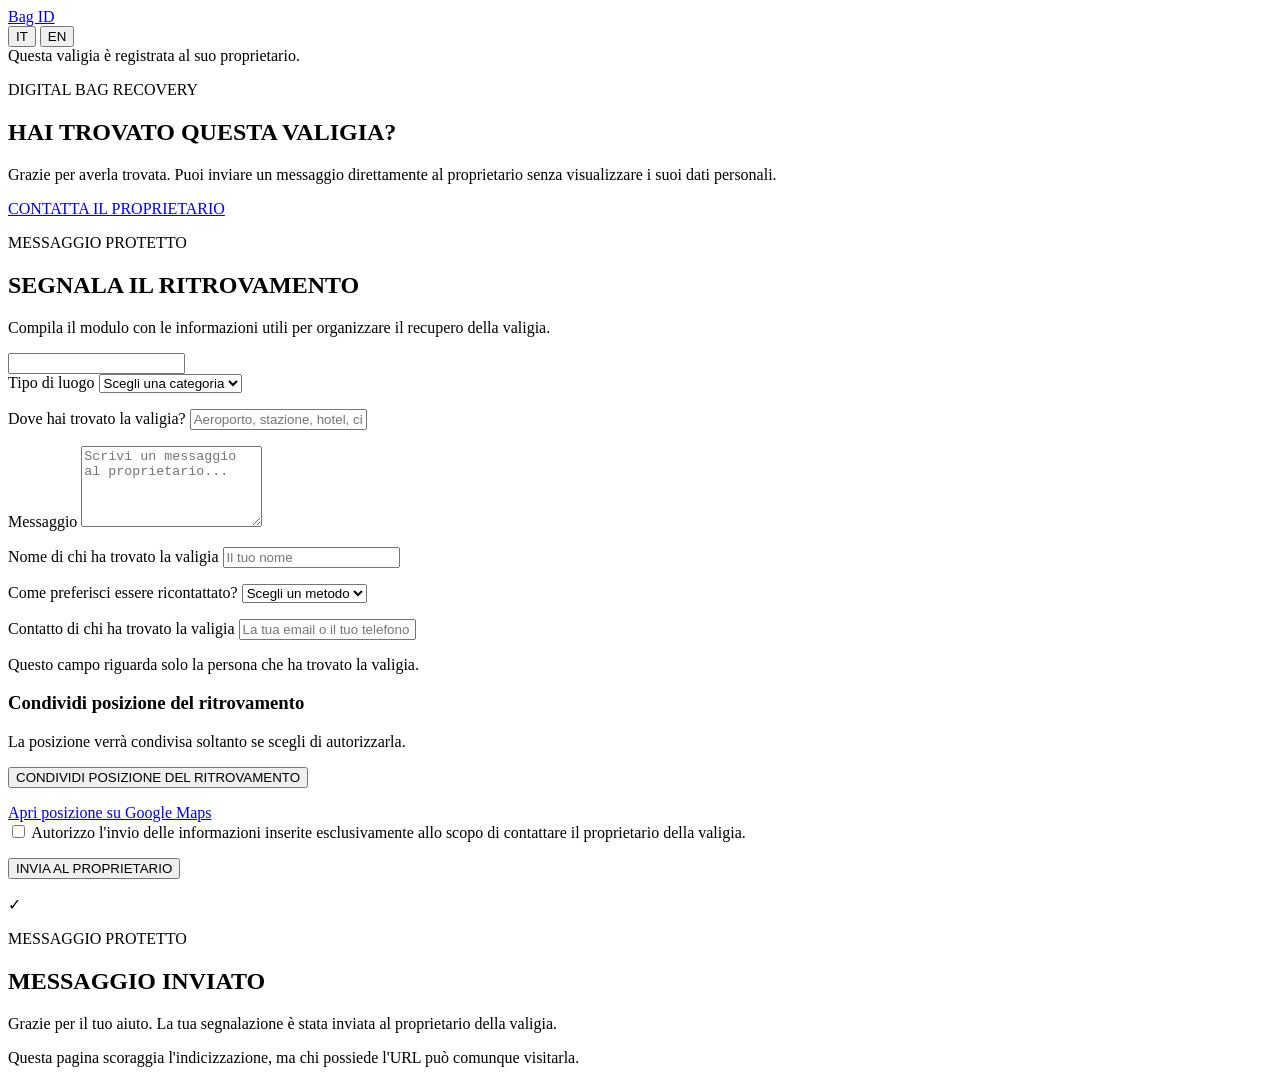
==== bag/index.html @ 4fbfbdd3 "Create index.html for bag contact page This HTML file serves as a private contact page for a registe" ====
<!doctype html>
<html lang="it">
  <head>
    <meta charset="utf-8">
    <meta name="viewport" content="width=device-width, initial-scale=1">
    <meta name="robots" content="noindex, nofollow, noarchive, nosnippet">
    <meta name="description" content="Pagina privata di contatto per una valigia registrata.">
    <meta name="theme-color" content="#111111">
    <title>Bag ID | Contatta il proprietario</title>
    <link rel="manifest" href="../manifest.json">
    <link rel="stylesheet" href="../assets/css/style.css">
  </head>
  <body data-page="home">
    <header class="topbar" aria-label="Navigazione">
      <a class="brand" href="#home" aria-label="Bag ID">
        <span class="suitcase-mark suitcase-mark-small" aria-hidden="true"></span>
        <span>Bag ID</span>
      </a>
      <nav class="topbar-actions" aria-label="Azioni rapide">
        <div class="language-switcher" role="group" aria-label="Seleziona lingua">
          <button class="lang-button is-active" type="button" data-lang="it" aria-pressed="true">IT</button>
          <button class="lang-button" type="button" data-lang="en" aria-pressed="false">EN</button>
        </div>
      </nav>
    </header>

    <main id="home">
      <section class="hero-section" aria-labelledby="hero-title">
        <div class="hero-panel">
          <div class="bag-status">
            <span class="status-dot" aria-hidden="true"></span>
            <span data-i18n="registered">Questa valigia è registrata al suo proprietario.</span>
          </div>

          <div class="hero-icon" aria-hidden="true">
            <span class="suitcase-mark suitcase-mark-large"></span>
          </div>

          <p class="eyebrow" data-i18n="serviceLabel">DIGITAL BAG RECOVERY</p>
          <h1 id="hero-title" data-i18n="heroTitle">HAI TROVATO QUESTA VALIGIA?</h1>
          <p class="hero-copy" data-i18n="heroCopy">
            Grazie per averla trovata. Puoi inviare un messaggio direttamente al proprietario senza visualizzare i suoi dati personali.
          </p>

          <a class="primary-button" href="#contact-section" data-i18n="contactOwner">CONTATTA IL PROPRIETARIO</a>
        </div>
      </section>

      <section class="form-section" id="contact-section" aria-labelledby="form-title">
        <div class="form-card">
          <div class="section-heading">
            <p class="eyebrow" data-i18n="secureFormLabel">MESSAGGIO PROTETTO</p>
            <h2 id="form-title" data-i18n="formTitle">SEGNALA IL RITROVAMENTO</h2>
            <p data-i18n="formIntro">Compila il modulo con le informazioni utili per organizzare il recupero della valigia.</p>
          </div>

          <form id="contact-form" novalidate>
            <input type="hidden" name="bag_id" id="bag-id-field">
            <input type="hidden" name="page_url" id="page-url-field">
            <input type="hidden" name="language" id="language-field" value="it">
            <input type="hidden" name="found_latitude" id="latitude-field">
            <input type="hidden" name="found_longitude" id="longitude-field">
            <input type="hidden" name="google_maps_link" id="maps-link-field">
            <input class="hidden-field" type="text" name="_gotcha" tabindex="-1" autocomplete="off">

            <div class="field-grid">
              <div class="field-group">
                <label for="place-type" data-i18n="placeTypeLabel">Tipo di luogo</label>
                <select id="place-type" name="found_place_type" required>
                  <option value="" data-i18n="placeTypePlaceholder">Scegli una categoria</option>
                  <option value="airport" data-i18n="placeAirport">Aeroporto</option>
                  <option value="station" data-i18n="placeStation">Stazione</option>
                  <option value="hotel" data-i18n="placeHotel">Hotel</option>
                  <option value="transport" data-i18n="placeTransport">Treno, bus o taxi</option>
                  <option value="city" data-i18n="placeCity">Città o strada</option>
                  <option value="other" data-i18n="placeOther">Altro</option>
                </select>
                <p class="field-error" data-error-for="place-type"></p>
              </div>

              <div class="field-group">
                <label for="found-location" data-i18n="locationLabel">Dove hai trovato la valigia?</label>
                <input id="found-location" name="found_location" type="text" required autocomplete="street-address" data-i18n-placeholder="locationPlaceholder" placeholder="Aeroporto, stazione, hotel, città...">
                <p class="field-error" data-error-for="found-location"></p>
              </div>
            </div>

            <div class="field-group">
              <label for="message" data-i18n="messageLabel">Messaggio</label>
              <textarea id="message" name="message" rows="5" required data-i18n-placeholder="messagePlaceholder" placeholder="Scrivi un messaggio al proprietario..."></textarea>
              <p class="field-error" data-error-for="message"></p>
            </div>

            <div class="field-grid">
              <div class="field-group">
                <label for="finder-name" data-i18n="finderNameLabel">Nome di chi ha trovato la valigia</label>
                <input id="finder-name" name="finder_name" type="text" required autocomplete="off" data-i18n-placeholder="finderNamePlaceholder" placeholder="Il tuo nome">
                <p class="field-error" data-error-for="finder-name"></p>
              </div>

              <div class="field-group">
                <label for="contact-method" data-i18n="contactMethodLabel">Come preferisci essere ricontattato?</label>
                <select id="contact-method" name="finder_contact_method" required>
                  <option value="" data-i18n="contactMethodPlaceholder">Scegli un metodo</option>
                  <option value="email" data-i18n="contactEmail">Email</option>
                  <option value="phone" data-i18n="contactPhone">Telefono</option>
                  <option value="whatsapp" data-i18n="contactWhatsapp">WhatsApp</option>
                </select>
                <p class="field-error" data-error-for="contact-method"></p>
              </div>
            </div>

            <div class="field-group">
                <label for="finder-contact" data-i18n="finderContactLabel">Contatto di chi ha trovato la valigia</label>
                <input id="finder-contact" name="finder_contact" type="text" required autocomplete="off" data-i18n-placeholder="finderContactPlaceholder" placeholder="La tua email o il tuo telefono">
                <p class="field-hint" data-i18n="finderContactHint">Questo campo riguarda solo la persona che ha trovato la valigia.</p>
                <p class="field-error" data-error-for="finder-contact"></p>
            </div>

            <div class="location-box">
              <div>
                <h3 data-i18n="shareLocationTitle">Condividi posizione del ritrovamento</h3>
                <p data-i18n="shareLocationText">La posizione verrà condivisa soltanto se scegli di autorizzarla.</p>
              </div>
              <button class="secondary-button" type="button" id="location-button" data-i18n="shareLocationButton">CONDIVIDI POSIZIONE DEL RITROVAMENTO</button>
              <p class="location-status" id="location-status" role="status" aria-live="polite"></p>
              <p class="coordinates-preview is-hidden" id="coordinates-preview"></p>
              <a class="maps-preview is-hidden" id="maps-preview" href="#" target="_blank" rel="noopener" data-i18n="openMaps">Apri posizione su Google Maps</a>
            </div>

            <label class="privacy-check">
              <input type="checkbox" id="privacy-consent" name="privacy_consent" value="yes" required>
              <span data-i18n="privacyConsent">Autorizzo l'invio delle informazioni inserite esclusivamente allo scopo di contattare il proprietario della valigia.</span>
            </label>
            <p class="field-error" data-error-for="privacy-consent"></p>

            <div class="form-actions">
              <button class="primary-button" type="submit" id="submit-button" data-i18n="submitButton">INVIA AL PROPRIETARIO</button>
              <p class="form-status" id="form-status" role="status" aria-live="polite"></p>
            </div>
          </form>
        </div>
      </section>

      <section class="success-section is-hidden" id="success-screen" aria-live="polite">
        <div class="success-card">
          <div class="success-symbol" aria-hidden="true">✓</div>
          <p class="eyebrow" data-i18n="secureFormLabel">MESSAGGIO PROTETTO</p>
          <h2 data-i18n="successTitle">MESSAGGIO INVIATO</h2>
          <p data-i18n="successText">Grazie per il tuo aiuto. La tua segnalazione è stata inviata al proprietario della valigia.</p>
        </div>
      </section>
    </main>

    <footer class="site-footer">
      <p data-i18n="footerText">Questa pagina scoraggia l'indicizzazione, ma chi possiede l'URL può comunque visitarla.</p>
    </footer>

    <script src="../assets/js/config.js"></script>
    <script src="../assets/js/app.js"></script>
  </body>
</html>
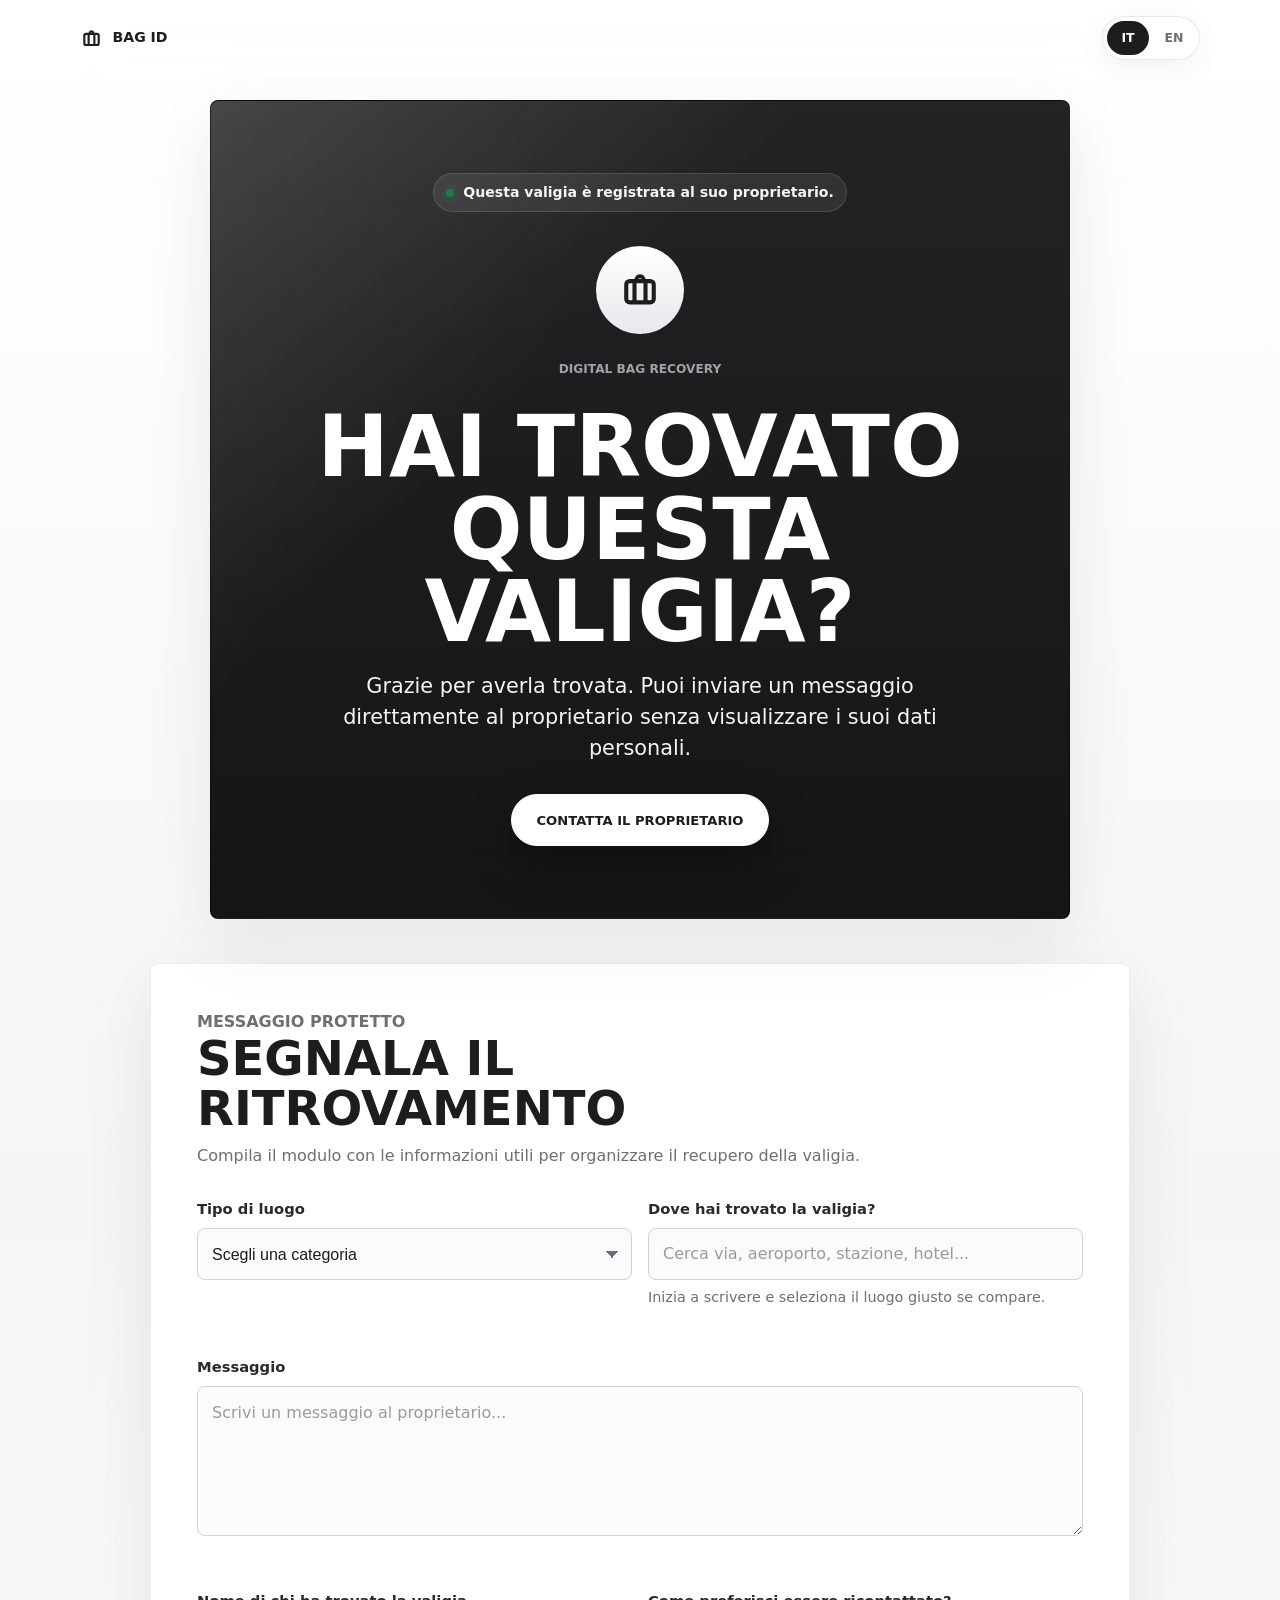
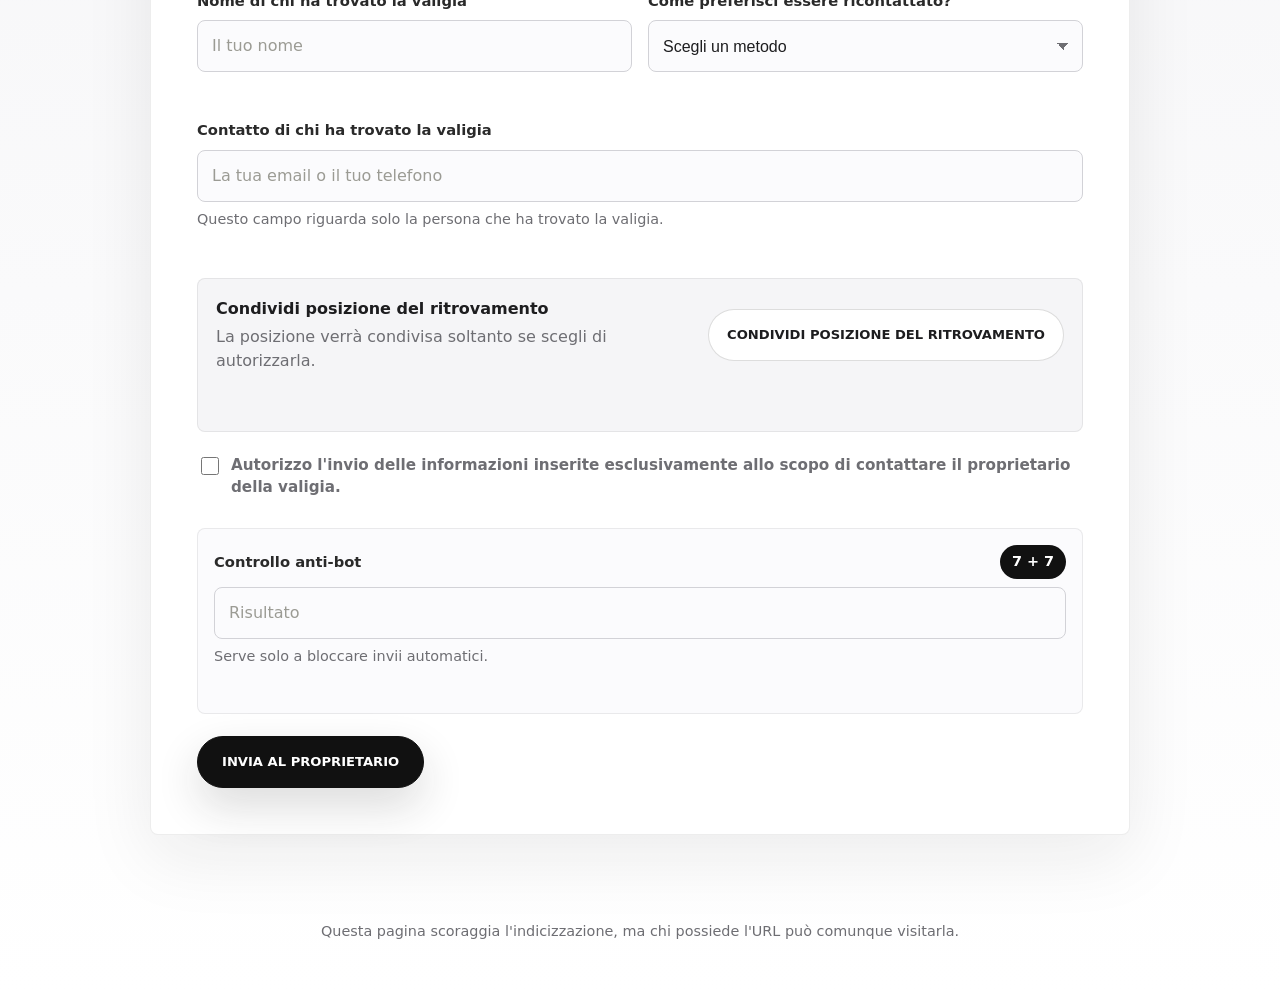
==== commit c8860723: "Add address search and anti-bot fields to QR page Added anti-bot fields and improved location input " ====
--- a/bag/index.html
+++ b/bag/index.html
@@ -8,6 +8,7 @@
     <meta name="theme-color" content="#111111">
     <title>Bag ID | Contatta il proprietario</title>
     <link rel="manifest" href="../manifest.json">
+    <link rel="apple-touch-icon" href="../assets/icons/icon-192.png">
     <link rel="stylesheet" href="../assets/css/style.css">
   </head>
   <body data-page="home">
@@ -61,6 +62,8 @@
             <input type="hidden" name="found_latitude" id="latitude-field">
             <input type="hidden" name="found_longitude" id="longitude-field">
             <input type="hidden" name="google_maps_link" id="maps-link-field">
+            <input type="hidden" name="bot_a" id="bot-a-field">
+            <input type="hidden" name="bot_b" id="bot-b-field">
             <input class="hidden-field" type="text" name="_gotcha" tabindex="-1" autocomplete="off">
 
             <div class="field-grid">
@@ -80,7 +83,9 @@
 
               <div class="field-group">
                 <label for="found-location" data-i18n="locationLabel">Dove hai trovato la valigia?</label>
-                <input id="found-location" name="found_location" type="text" required autocomplete="street-address" data-i18n-placeholder="locationPlaceholder" placeholder="Aeroporto, stazione, hotel, città...">
+                <input id="found-location" name="found_location" type="text" required autocomplete="street-address" data-i18n-placeholder="locationPlaceholder" placeholder="Aeroporto, stazione, hotel, città..." aria-autocomplete="list" aria-expanded="false" aria-controls="address-suggestions">
+                <div class="address-suggestions is-hidden" id="address-suggestions" role="listbox" aria-label="Suggerimenti luogo"></div>
+                <p class="field-hint" id="address-search-status" data-i18n="addressSearchHint">Inizia a scrivere e seleziona il luogo giusto se compare.</p>
                 <p class="field-error" data-error-for="found-location"></p>
               </div>
             </div>
@@ -126,6 +131,9 @@
               <p class="location-status" id="location-status" role="status" aria-live="polite"></p>
               <p class="coordinates-preview is-hidden" id="coordinates-preview"></p>
               <a class="maps-preview is-hidden" id="maps-preview" href="#" target="_blank" rel="noopener" data-i18n="openMaps">Apri posizione su Google Maps</a>
+              <div class="found-map is-hidden" id="found-map" aria-label="Mappa del luogo selezionato">
+                <iframe id="found-map-frame" title="Mappa del luogo selezionato" loading="lazy" referrerpolicy="no-referrer-when-downgrade"></iframe>
+              </div>
             </div>
 
             <label class="privacy-check">
@@ -133,6 +141,16 @@
               <span data-i18n="privacyConsent">Autorizzo l'invio delle informazioni inserite esclusivamente allo scopo di contattare il proprietario della valigia.</span>
             </label>
             <p class="field-error" data-error-for="privacy-consent"></p>
+
+            <div class="field-group anti-bot-box">
+              <label for="bot-answer">
+                <span data-i18n="antiBotLabel">Controllo anti-bot</span>
+                <strong id="bot-question">0 + 0</strong>
+              </label>
+              <input id="bot-answer" name="bot_answer" type="text" required inputmode="numeric" autocomplete="off" data-i18n-placeholder="antiBotPlaceholder" placeholder="Risultato">
+              <p class="field-hint" data-i18n="antiBotHint">Serve solo a bloccare invii automatici.</p>
+              <p class="field-error" data-error-for="bot-answer"></p>
+            </div>
 
             <div class="form-actions">
               <button class="primary-button" type="submit" id="submit-button" data-i18n="submitButton">INVIA AL PROPRIETARIO</button>
--- a/assets/css/style.css
+++ b/assets/css/style.css
@@ -0,0 +1,1240 @@
+:root {
+  --tag-width: 85mm;
+  --tag-height: 54mm;
+  --bg: #f5f5f7;
+  --ink: #1d1d1f;
+  --muted: #6e6e73;
+  --line: #d2d2d7;
+  --panel: rgba(255, 255, 255, 0.92);
+  --panel-strong: #ffffff;
+  --accent: #0071e3;
+  --accent-dark: #0057b8;
+  --success: #1f7a4d;
+  --error: #b42318;
+  --radius: 8px;
+  --shadow: 0 22px 70px rgba(29, 29, 31, 0.08);
+  color-scheme: light;
+}
+
+* {
+  box-sizing: border-box;
+}
+
+html {
+  min-height: 100%;
+  scroll-behavior: smooth;
+}
+
+body {
+  min-height: 100%;
+  margin: 0;
+  background: linear-gradient(180deg, #ffffff 0%, var(--bg) 46%, #ffffff 100%);
+  color: var(--ink);
+  font-family: Inter, ui-sans-serif, system-ui, -apple-system, BlinkMacSystemFont, "Segoe UI", sans-serif;
+  line-height: 1.5;
+  letter-spacing: 0;
+}
+
+button,
+input,
+textarea {
+  font: inherit;
+}
+
+a {
+  color: inherit;
+}
+
+.topbar {
+  position: sticky;
+  top: 0;
+  z-index: 20;
+  display: flex;
+  align-items: center;
+  justify-content: space-between;
+  gap: 16px;
+  width: min(1120px, calc(100% - 32px));
+  margin: 0 auto;
+  padding: 16px 0;
+  backdrop-filter: blur(18px);
+}
+
+.brand {
+  display: inline-flex;
+  align-items: center;
+  gap: 10px;
+  min-height: 40px;
+  white-space: nowrap;
+  color: var(--ink);
+  font-size: 0.88rem;
+  font-weight: 750;
+  text-decoration: none;
+  text-transform: uppercase;
+}
+
+.topbar-actions {
+  display: flex;
+  align-items: center;
+  gap: 10px;
+}
+
+.language-switcher {
+  display: inline-flex;
+  gap: 4px;
+  padding: 4px;
+  border: 1px solid rgba(29, 29, 31, 0.1);
+  border-radius: 999px;
+  background: rgba(255, 255, 255, 0.72);
+  box-shadow: 0 8px 30px rgba(29, 29, 31, 0.05);
+}
+
+.lang-button {
+  min-width: 42px;
+  min-height: 34px;
+  border: 0;
+  border-radius: 999px;
+  background: transparent;
+  color: var(--muted);
+  cursor: pointer;
+  font-size: 0.78rem;
+  font-weight: 800;
+}
+
+.lang-button.is-active {
+  background: var(--ink);
+  color: #ffffff;
+}
+
+.suitcase-mark {
+  display: inline-block;
+  flex: 0 0 auto;
+  background: currentColor;
+  mask: url("../icons/suitcase.svg") center / contain no-repeat;
+  -webkit-mask: url("../icons/suitcase.svg") center / contain no-repeat;
+}
+
+.suitcase-mark-small {
+  width: 23px;
+  height: 23px;
+}
+
+.hero-section {
+  display: grid;
+  min-height: min(820px, calc(100vh - 72px));
+  padding: 24px 16px 34px;
+  place-items: center;
+}
+
+.hero-panel,
+.form-card,
+.success-card,
+.info-card,
+.not-found-card {
+  border: 1px solid rgba(29, 29, 31, 0.08);
+  border-radius: var(--radius);
+  background: var(--panel);
+  box-shadow: var(--shadow);
+}
+
+.hero-panel {
+  position: relative;
+  overflow: hidden;
+  width: min(860px, 100%);
+  padding: clamp(28px, 7vw, 72px);
+  background: linear-gradient(180deg, #232326 0%, #09090a 100%);
+  color: #ffffff;
+  text-align: center;
+}
+
+.hero-panel::before {
+  position: absolute;
+  inset: 0;
+  background:
+    linear-gradient(135deg, rgba(255, 255, 255, 0.16), transparent 36%),
+    linear-gradient(180deg, transparent 0%, rgba(255, 255, 255, 0.05) 100%);
+  content: "";
+  pointer-events: none;
+}
+
+.hero-panel > * {
+  position: relative;
+}
+
+.bag-status {
+  display: inline-flex;
+  align-items: center;
+  gap: 9px;
+  padding: 8px 12px;
+  border: 1px solid rgba(255, 255, 255, 0.12);
+  border-radius: 999px;
+  background: rgba(255, 255, 255, 0.08);
+  color: #f5f5f7;
+  font-size: 0.88rem;
+  font-weight: 650;
+}
+
+.status-dot {
+  width: 8px;
+  height: 8px;
+  border-radius: 999px;
+  background: var(--success);
+  box-shadow: 0 0 0 5px rgba(31, 122, 77, 0.12);
+}
+
+.hero-icon {
+  display: grid;
+  width: 88px;
+  height: 88px;
+  margin: 34px auto 26px;
+  border: 1px solid rgba(255, 255, 255, 0.18);
+  border-radius: 50%;
+  background: linear-gradient(180deg, #ffffff, #e8e8ed);
+  color: var(--ink);
+  place-items: center;
+}
+
+.suitcase-mark-large {
+  width: 44px;
+  height: 44px;
+}
+
+.eyebrow {
+  margin: 0 0 8px;
+  color: var(--accent-dark);
+  font-size: 0.76rem;
+  font-weight: 850;
+  text-transform: uppercase;
+}
+
+.bag-id {
+  margin: 0;
+  font-size: clamp(2.5rem, 14vw, 6.5rem);
+  font-weight: 860;
+  line-height: 0.95;
+}
+
+.hero-panel .eyebrow {
+  color: #a1a1a6;
+}
+
+.hero-panel h1,
+.not-found-card h1 {
+  max-width: 11ch;
+  margin: 28px auto 18px;
+  font-size: clamp(2.1rem, 8vw, 5.35rem);
+  font-weight: 880;
+  line-height: 0.96;
+}
+
+.hero-copy,
+.not-found-card p {
+  max-width: 620px;
+  margin: 0 auto 30px;
+  color: var(--muted);
+  font-size: clamp(1.02rem, 2.4vw, 1.3rem);
+}
+
+.hero-panel .hero-copy {
+  color: #f5f5f7;
+}
+
+.primary-button,
+.secondary-button {
+  display: inline-flex;
+  align-items: center;
+  justify-content: center;
+  min-height: 52px;
+  border-radius: 999px;
+  cursor: pointer;
+  font-size: 0.82rem;
+  font-weight: 850;
+  text-decoration: none;
+  transition: transform 180ms ease, box-shadow 180ms ease, background 180ms ease;
+}
+
+.primary-button {
+  border: 1px solid #111111;
+  background: #111111;
+  color: #ffffff;
+  padding: 0 24px;
+  box-shadow: 0 18px 44px rgba(29, 29, 31, 0.16);
+}
+
+.hero-panel .primary-button {
+  border-color: #ffffff;
+  background: #ffffff;
+  color: var(--ink);
+  box-shadow: 0 18px 44px rgba(0, 0, 0, 0.35);
+}
+
+.secondary-button {
+  border: 1px solid rgba(17, 17, 17, 0.14);
+  background: #ffffff;
+  color: var(--ink);
+  padding: 0 18px;
+}
+
+.primary-button:hover,
+.secondary-button:hover {
+  transform: translateY(-1px);
+}
+
+.primary-button:focus-visible,
+.secondary-button:focus-visible,
+.lang-button:focus-visible,
+input:focus-visible,
+select:focus-visible,
+textarea:focus-visible {
+  outline: 3px solid rgba(0, 113, 227, 0.32);
+  outline-offset: 3px;
+}
+
+.primary-button:disabled,
+.secondary-button:disabled {
+  cursor: not-allowed;
+  opacity: 0.62;
+  transform: none;
+}
+
+.trust-section {
+  display: grid;
+  grid-template-columns: repeat(3, minmax(0, 1fr));
+  gap: 14px;
+  width: min(1120px, calc(100% - 32px));
+  margin: 0 auto;
+  padding: 16px 0 42px;
+}
+
+.info-card {
+  padding: 22px;
+  background: rgba(255, 255, 255, 0.7);
+}
+
+.info-mark {
+  display: inline-flex;
+  align-items: center;
+  justify-content: center;
+  width: 34px;
+  height: 34px;
+  margin-bottom: 22px;
+  border-radius: 50%;
+  background: #111111;
+  color: #ffffff;
+  font-size: 0.74rem;
+  font-weight: 850;
+}
+
+.info-card h2 {
+  margin: 0 0 8px;
+  font-size: 1.05rem;
+}
+
+.info-card p,
+.section-heading p,
+.location-box p,
+.privacy-check,
+.site-footer {
+  color: var(--muted);
+}
+
+.info-card p {
+  margin: 0;
+}
+
+.form-section {
+  width: min(980px, calc(100% - 32px));
+  margin: 0 auto;
+  padding: 10px 0 72px;
+  scroll-margin-top: 92px;
+}
+
+.form-card {
+  padding: clamp(24px, 5vw, 46px);
+  background: var(--panel-strong);
+}
+
+.section-heading {
+  max-width: 680px;
+  margin-bottom: 30px;
+}
+
+.section-heading h2 {
+  margin: 0 0 10px;
+  font-size: clamp(1.7rem, 5vw, 3rem);
+  line-height: 1.04;
+}
+
+.section-heading p {
+  margin: 0;
+  font-size: 1rem;
+}
+
+.field-group {
+  margin-bottom: 18px;
+}
+
+.field-grid {
+  display: grid;
+  grid-template-columns: repeat(2, minmax(0, 1fr));
+  gap: 16px;
+}
+
+label {
+  display: block;
+  margin-bottom: 8px;
+  color: #2a2a2a;
+  font-size: 0.92rem;
+  font-weight: 750;
+}
+
+input,
+select,
+textarea {
+  width: 100%;
+  border: 1px solid var(--line);
+  border-radius: var(--radius);
+  background: #fbfbfd;
+  color: var(--ink);
+  font-size: 1rem;
+}
+
+input {
+  min-height: 52px;
+  padding: 0 14px;
+}
+
+select {
+  min-height: 52px;
+  padding: 0 42px 0 14px;
+  appearance: none;
+  background:
+    linear-gradient(45deg, transparent 50%, #6e6e73 50%) right 18px center / 7px 7px no-repeat,
+    linear-gradient(135deg, #6e6e73 50%, transparent 50%) right 13px center / 7px 7px no-repeat,
+    #fbfbfd;
+  cursor: pointer;
+}
+
+textarea {
+  min-height: 138px;
+  padding: 14px;
+  resize: vertical;
+}
+
+input::placeholder,
+textarea::placeholder {
+  color: #9b9b94;
+}
+
+.field-error,
+.field-hint,
+.form-status,
+.location-status,
+.coordinates-preview {
+  min-height: 22px;
+  margin: 7px 0 0;
+  font-size: 0.9rem;
+}
+
+.field-hint {
+  color: var(--muted);
+}
+
+.address-suggestions {
+  display: grid;
+  gap: 8px;
+  margin-top: 10px;
+}
+
+.address-suggestions button {
+  width: 100%;
+  border: 1px solid rgba(29, 29, 31, 0.1);
+  border-radius: var(--radius);
+  background: #ffffff;
+  color: var(--ink);
+  cursor: pointer;
+  padding: 12px 14px;
+  text-align: left;
+}
+
+.address-suggestions button:hover,
+.address-suggestions button:focus-visible {
+  border-color: rgba(0, 113, 227, 0.38);
+  background: #f3f8ff;
+  outline: none;
+}
+
+.address-suggestions strong,
+.address-suggestions span {
+  display: block;
+  overflow-wrap: anywhere;
+}
+
+.address-suggestions strong {
+  font-size: 0.95rem;
+}
+
+.address-suggestions span {
+  margin-top: 3px;
+  color: var(--muted);
+  font-size: 0.84rem;
+}
+
+.anti-bot-box {
+  border: 1px solid rgba(29, 29, 31, 0.08);
+  border-radius: var(--radius);
+  background: #fbfbfd;
+  padding: 16px;
+}
+
+.anti-bot-box label {
+  display: flex;
+  align-items: center;
+  justify-content: space-between;
+  gap: 12px;
+}
+
+.anti-bot-box strong {
+  display: inline-flex;
+  min-height: 34px;
+  align-items: center;
+  border-radius: 999px;
+  background: #111111;
+  color: #ffffff;
+  padding: 0 12px;
+  font-size: 0.9rem;
+}
+
+.field-error,
+.is-error {
+  color: var(--error);
+}
+
+.is-success {
+  color: var(--success);
+}
+
+.location-status a {
+  color: var(--accent-dark);
+  font-weight: 800;
+}
+
+.maps-preview {
+  grid-column: 1 / -1;
+  display: inline-flex;
+  width: fit-content;
+  min-height: 38px;
+  align-items: center;
+  justify-content: center;
+  border-radius: 999px;
+  color: var(--accent-dark);
+  font-size: 0.92rem;
+  font-weight: 800;
+  text-decoration: none;
+}
+
+.coordinates-preview {
+  grid-column: 1 / -1;
+  color: var(--ink);
+  font-weight: 750;
+}
+
+.found-map,
+.report-location-panel {
+  overflow: hidden;
+  border: 1px solid rgba(29, 29, 31, 0.08);
+  border-radius: var(--radius);
+  background: #ffffff;
+}
+
+.found-map {
+  grid-column: 1 / -1;
+  min-height: 260px;
+}
+
+.found-map iframe,
+.report-location-panel iframe {
+  display: block;
+  width: 100%;
+  border: 0;
+}
+
+.found-map iframe {
+  min-height: 260px;
+}
+
+.maps-preview::after {
+  margin-left: 8px;
+  content: ">";
+}
+
+.is-hidden {
+  display: none !important;
+}
+
+.location-box {
+  display: grid;
+  grid-template-columns: minmax(0, 1fr) auto;
+  gap: 18px;
+  align-items: center;
+  margin: 8px 0 22px;
+  padding: 18px;
+  border: 1px solid rgba(29, 29, 31, 0.08);
+  border-radius: var(--radius);
+  background: #f5f5f7;
+}
+
+.location-box h3 {
+  margin: 0 0 4px;
+  font-size: 1rem;
+}
+
+.location-box p {
+  margin: 0;
+}
+
+.privacy-check {
+  display: grid;
+  grid-template-columns: 22px minmax(0, 1fr);
+  gap: 12px;
+  align-items: start;
+  margin: 4px 0 0;
+  font-size: 0.95rem;
+  font-weight: 550;
+}
+
+.privacy-check input {
+  width: 18px;
+  min-height: 18px;
+  margin-top: 3px;
+  accent-color: var(--ink);
+}
+
+.form-actions {
+  display: flex;
+  align-items: center;
+  flex-wrap: wrap;
+  gap: 16px;
+  margin-top: 22px;
+}
+
+.hidden-field {
+  position: absolute;
+  left: -9999px;
+  width: 1px;
+  height: 1px;
+  opacity: 0;
+}
+
+.success-section {
+  width: min(760px, calc(100% - 32px));
+  margin: 0 auto 72px;
+}
+
+.success-section.is-hidden {
+  display: none;
+}
+
+.success-card {
+  padding: clamp(26px, 7vw, 58px);
+  text-align: center;
+}
+
+.success-symbol {
+  display: grid;
+  width: 72px;
+  height: 72px;
+  margin: 0 auto 22px;
+  border-radius: 50%;
+  background: var(--success);
+  color: #ffffff;
+  font-size: 2.6rem;
+  font-weight: 850;
+  place-items: center;
+}
+
+.success-card h2 {
+  margin: 0 0 10px;
+  font-size: clamp(1.9rem, 6vw, 3.6rem);
+  line-height: 1;
+}
+
+.success-card p {
+  margin: 0 auto;
+  max-width: 540px;
+  color: var(--muted);
+}
+
+.site-footer {
+  width: min(960px, calc(100% - 32px));
+  margin: 0 auto;
+  padding: 0 0 34px;
+  font-size: 0.9rem;
+  text-align: center;
+}
+
+.not-found-page {
+  display: grid;
+  min-height: 100vh;
+  padding: 24px 16px;
+  place-items: center;
+}
+
+.not-found-card {
+  width: min(720px, 100%);
+}
+
+body[data-page="tag"] {
+  background: #f5f5f7;
+}
+
+body[data-page="admin"] {
+  background: linear-gradient(180deg, #ffffff 0%, #f5f5f7 52%, #ffffff 100%);
+}
+
+.compact-button {
+  min-height: 42px;
+  width: auto;
+  padding: 0 18px;
+  white-space: nowrap;
+}
+
+.tag-page {
+  width: min(1180px, calc(100% - 32px));
+  margin: 0 auto;
+  padding: 34px 0 72px;
+}
+
+.tag-stage {
+  display: grid;
+  grid-template-columns: repeat(2, minmax(0, max-content));
+  gap: 28px;
+  align-items: start;
+  justify-content: center;
+  overflow-x: auto;
+  padding: 20px 0;
+}
+
+.print-tag {
+  position: relative;
+  display: grid;
+  width: var(--tag-width);
+  height: var(--tag-height);
+  overflow: hidden;
+  border: 0.35mm solid #111111;
+  border-radius: 3mm;
+  background: #ffffff;
+  color: #111111;
+  box-shadow: 0 18px 52px rgba(17, 17, 17, 0.16);
+}
+
+.print-tag-front {
+  grid-template-columns: 1fr 34mm;
+  gap: 3mm;
+  padding: 6mm;
+  background: #111111;
+  color: #ffffff;
+}
+
+.print-tag-front::before {
+  position: absolute;
+  inset: 0;
+  background:
+    linear-gradient(135deg, rgba(255, 255, 255, 0.12), transparent 44%),
+    linear-gradient(180deg, transparent 0%, rgba(255, 255, 255, 0.08) 100%);
+  content: "";
+}
+
+.tag-copy,
+.qr-shell,
+.print-tag-back > * {
+  position: relative;
+}
+
+.tag-copy {
+  display: flex;
+  min-width: 0;
+  flex-direction: column;
+  justify-content: center;
+}
+
+.suitcase-mark-tag {
+  width: 8.2mm;
+  height: 8.2mm;
+  margin-bottom: 4.5mm;
+}
+
+.tag-kicker,
+.tag-bag-label,
+.tag-small {
+  margin: 0;
+  font-size: 2.5mm;
+  font-weight: 850;
+  line-height: 1;
+}
+
+.print-tag h1 {
+  max-width: 42mm;
+  margin: 1.7mm 0 4.2mm;
+  font-size: 6.2mm;
+  font-weight: 900;
+  line-height: 0.95;
+}
+
+.qr-shell {
+  align-self: center;
+  width: 31mm;
+  height: 31mm;
+  padding: 1.8mm;
+  border: 0.25mm solid #111111;
+  border-radius: 1.4mm;
+  background: #ffffff;
+}
+
+#qr-code,
+#qr-code svg {
+  display: block;
+  width: 100%;
+  height: 100%;
+}
+
+.print-tag-back {
+  align-content: center;
+  justify-items: center;
+  padding: 8mm;
+  text-align: center;
+}
+
+.print-tag-back p {
+  max-width: 58mm;
+  margin: 4mm 0 2mm;
+  font-size: 3.1mm;
+  font-weight: 850;
+  line-height: 1.15;
+}
+
+.print-tag-back h2 {
+  max-width: 58mm;
+  margin: 0;
+  font-size: 6.8mm;
+  font-weight: 900;
+  line-height: 0.95;
+}
+
+.tag-line {
+  width: 38mm;
+  height: 0.35mm;
+  margin: 5mm 0 2.5mm;
+  background: #111111;
+}
+
+.tag-small {
+  margin: 0;
+  font-size: 2.25mm;
+  line-height: 1.15;
+}
+
+.tag-controls {
+  display: grid;
+  grid-template-columns: minmax(0, 1fr);
+  gap: 12px;
+  width: min(720px, 100%);
+  margin: 26px auto 0;
+  padding: 18px;
+  border: 1px solid rgba(17, 17, 17, 0.08);
+  border-radius: var(--radius);
+  background: #ffffff;
+  box-shadow: var(--shadow);
+}
+
+.qr-target {
+  overflow-wrap: anywhere;
+  margin: 0;
+  color: var(--ink);
+  font-weight: 750;
+}
+
+.tag-warning {
+  margin: 0;
+  color: var(--error);
+  font-weight: 700;
+}
+
+.admin-topbar {
+  position: relative;
+}
+
+.admin-page {
+  width: min(1120px, calc(100% - 32px));
+  margin: 0 auto;
+  padding: 18px 0 72px;
+}
+
+.admin-hero {
+  max-width: 720px;
+  margin: 24px auto 28px;
+  text-align: center;
+}
+
+.admin-hero h1 {
+  max-width: 12ch;
+  margin: 0 auto;
+  font-size: clamp(2.1rem, 7vw, 4.9rem);
+  font-weight: 880;
+  line-height: 0.98;
+}
+
+.admin-card,
+.admin-toolbar,
+.report-card,
+.empty-state {
+  border: 1px solid rgba(29, 29, 31, 0.08);
+  border-radius: var(--radius);
+  background: #ffffff;
+  box-shadow: var(--shadow);
+}
+
+.admin-card {
+  max-width: 760px;
+  margin: 0 auto 20px;
+  padding: clamp(20px, 4vw, 32px);
+}
+
+.admin-login {
+  display: grid;
+  grid-template-columns: minmax(0, 1fr) auto;
+  gap: 14px;
+  align-items: end;
+}
+
+.admin-dashboard {
+  display: grid;
+  gap: 16px;
+  margin-top: 18px;
+}
+
+.admin-toolbar {
+  display: grid;
+  grid-template-columns: repeat(3, minmax(0, 1fr)) auto auto;
+  gap: 12px;
+  align-items: center;
+  padding: 16px;
+}
+
+.admin-actions {
+  display: flex;
+  gap: 10px;
+}
+
+.live-refresh {
+  margin: 0 4px 2px;
+  text-align: right;
+}
+
+.admin-stat {
+  min-height: 76px;
+  border: 1px solid var(--line);
+  border-radius: var(--radius);
+  background: #fbfbfd;
+  padding: 14px;
+}
+
+.admin-stat span,
+.admin-stat strong {
+  display: block;
+}
+
+.admin-stat span {
+  font-size: 1.8rem;
+  font-weight: 880;
+  line-height: 1;
+}
+
+.admin-stat strong {
+  margin-top: 6px;
+  color: var(--muted);
+  font-size: 0.82rem;
+}
+
+.report-list {
+  display: grid;
+  gap: 14px;
+}
+
+.report-card,
+.empty-state {
+  padding: clamp(18px, 4vw, 28px);
+}
+
+.empty-state {
+  color: var(--muted);
+  font-weight: 700;
+  text-align: center;
+}
+
+.report-head,
+.report-actions {
+  display: flex;
+  align-items: flex-start;
+  justify-content: space-between;
+  gap: 16px;
+}
+
+.report-head h2 {
+  margin: 0 0 4px;
+  font-size: clamp(1.25rem, 4vw, 2rem);
+  line-height: 1.08;
+}
+
+.report-head time,
+.muted-line {
+  color: var(--muted);
+  font-size: 0.92rem;
+}
+
+.status-badge {
+  display: inline-flex;
+  min-height: 34px;
+  align-items: center;
+  border-radius: 999px;
+  padding: 0 12px;
+  color: #ffffff;
+  font-size: 0.76rem;
+  font-weight: 850;
+  white-space: nowrap;
+}
+
+.status-new {
+  background: #0071e3;
+}
+
+.status-seen {
+  background: #6e6e73;
+}
+
+.status-resolved {
+  background: #1f7a4d;
+}
+
+.report-message-box {
+  margin: 18px 0;
+  border: 1px solid rgba(0, 113, 227, 0.18);
+  border-radius: var(--radius);
+  background: linear-gradient(180deg, #ffffff 0%, #f3f8ff 100%);
+  padding: clamp(16px, 3vw, 22px);
+}
+
+.report-message-box span {
+  display: block;
+  margin-bottom: 8px;
+  color: #0071e3;
+  font-size: 0.76rem;
+  font-weight: 880;
+  letter-spacing: 0;
+}
+
+.report-message-box p {
+  margin: 0;
+  color: #1d1d1f;
+  font-size: clamp(1.08rem, 3vw, 1.35rem);
+  font-weight: 760;
+  line-height: 1.42;
+  overflow-wrap: anywhere;
+}
+
+.report-location-panel {
+  margin: 18px 0;
+}
+
+.report-location-copy {
+  padding: 16px 18px;
+}
+
+.report-location-copy span {
+  display: block;
+  color: #0071e3;
+  font-size: 0.76rem;
+  font-weight: 880;
+}
+
+.report-location-copy strong {
+  display: block;
+  margin-top: 4px;
+  font-size: 1.02rem;
+  line-height: 1.28;
+  overflow-wrap: anywhere;
+}
+
+.report-location-panel iframe {
+  min-height: 320px;
+  border-top: 1px solid rgba(29, 29, 31, 0.08);
+}
+
+.report-details {
+  display: grid;
+  grid-template-columns: repeat(4, minmax(0, 1fr));
+  gap: 10px;
+  margin: 0 0 18px;
+}
+
+.report-details div {
+  min-width: 0;
+  border: 1px solid var(--line);
+  border-radius: var(--radius);
+  background: #fbfbfd;
+  padding: 12px;
+}
+
+.report-details dt {
+  margin-bottom: 4px;
+  color: var(--muted);
+  font-size: 0.76rem;
+  font-weight: 850;
+  text-transform: uppercase;
+}
+
+.report-details dd {
+  margin: 0;
+  font-weight: 750;
+  overflow-wrap: anywhere;
+}
+
+.admin-map-link {
+  margin-top: 8px;
+}
+
+.report-actions label {
+  min-width: 180px;
+}
+
+@media (max-width: 760px) {
+  .topbar {
+    width: min(100% - 24px, 1120px);
+  }
+
+  .trust-section,
+  .field-grid,
+  .location-box {
+    grid-template-columns: 1fr;
+  }
+
+  .trust-section {
+    width: min(100% - 24px, 1120px);
+  }
+
+  .hero-section {
+    padding: 14px 12px 36px;
+  }
+
+  .hero-panel {
+    padding: 26px 18px 30px;
+  }
+
+  .hero-panel h1,
+  .not-found-card h1 {
+    max-width: 10ch;
+  }
+
+  .primary-button,
+  .secondary-button {
+    width: 100%;
+  }
+
+  .topbar .compact-button {
+    width: auto;
+    max-width: 72%;
+    padding: 0 14px;
+    font-size: 0.75rem;
+  }
+
+  .form-actions .primary-button {
+    width: 100%;
+  }
+
+  .tag-stage {
+    grid-template-columns: max-content;
+    justify-content: center;
+    overflow-x: hidden;
+  }
+
+  .admin-page {
+    width: min(100% - 24px, 1120px);
+    padding-bottom: 42px;
+  }
+
+  .admin-login,
+  .admin-toolbar,
+  .report-details {
+    grid-template-columns: 1fr;
+  }
+
+  .admin-actions {
+    display: grid;
+  }
+
+  .live-refresh {
+    text-align: left;
+  }
+
+  .report-head,
+  .report-actions {
+    display: grid;
+  }
+
+  .report-actions label {
+    min-width: 0;
+  }
+}
+
+@media (prefers-reduced-motion: reduce) {
+  *,
+  *::before,
+  *::after {
+    scroll-behavior: auto !important;
+    transition: none !important;
+  }
+}
+
+@page {
+  size: 85mm 54mm;
+  margin: 0;
+}
+
+@media print {
+  :root {
+    --tag-width: 85mm;
+    --tag-height: 54mm;
+  }
+
+  html,
+  body {
+    width: var(--tag-width);
+    height: var(--tag-height);
+    margin: 0;
+    background: #ffffff;
+  }
+
+  .no-print,
+  .tag-controls,
+  .print-tag-back {
+    display: none !important;
+  }
+
+  .tag-page,
+  .tag-stage {
+    display: block;
+    width: var(--tag-width);
+    height: var(--tag-height);
+    margin: 0;
+    padding: 0;
+    overflow: hidden;
+  }
+
+  .print-tag {
+    width: var(--tag-width);
+    height: var(--tag-height);
+    border-radius: 0;
+    box-shadow: none;
+    break-after: avoid;
+    page-break-after: avoid;
+  }
+}
